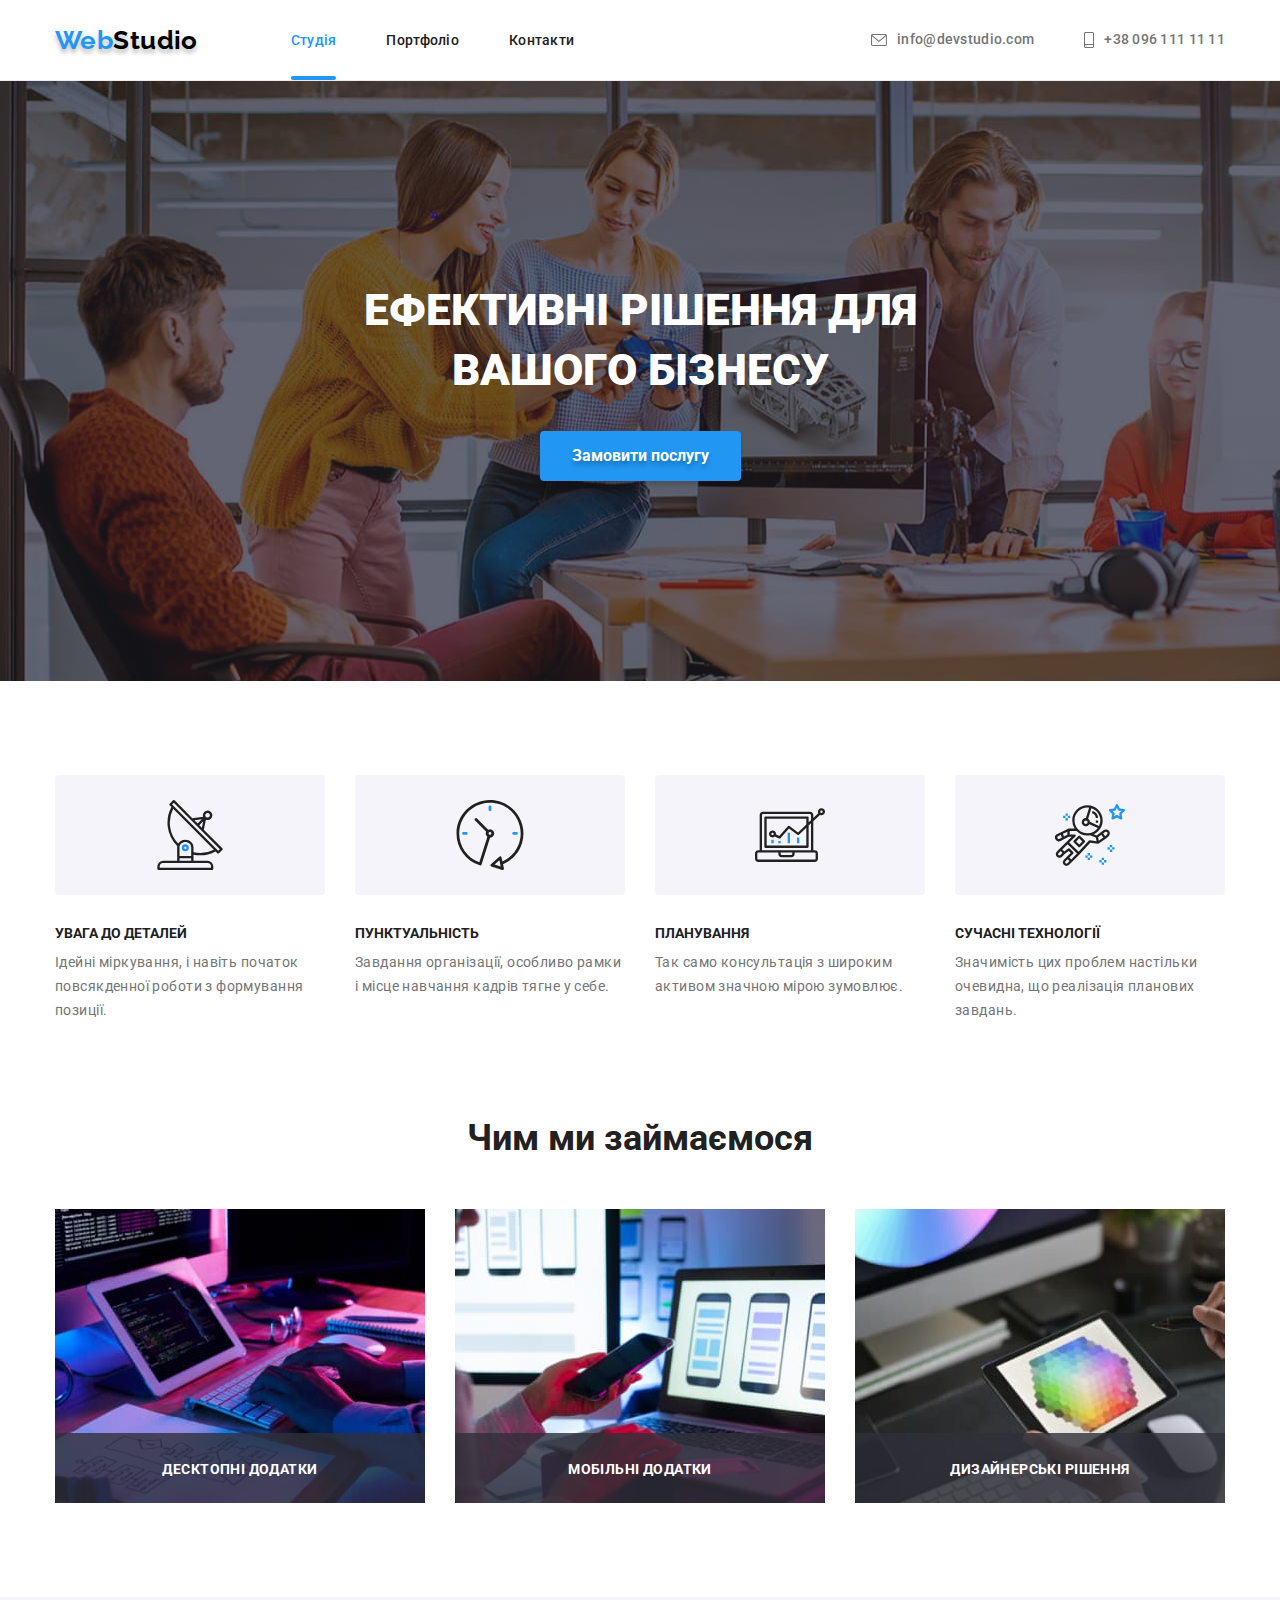
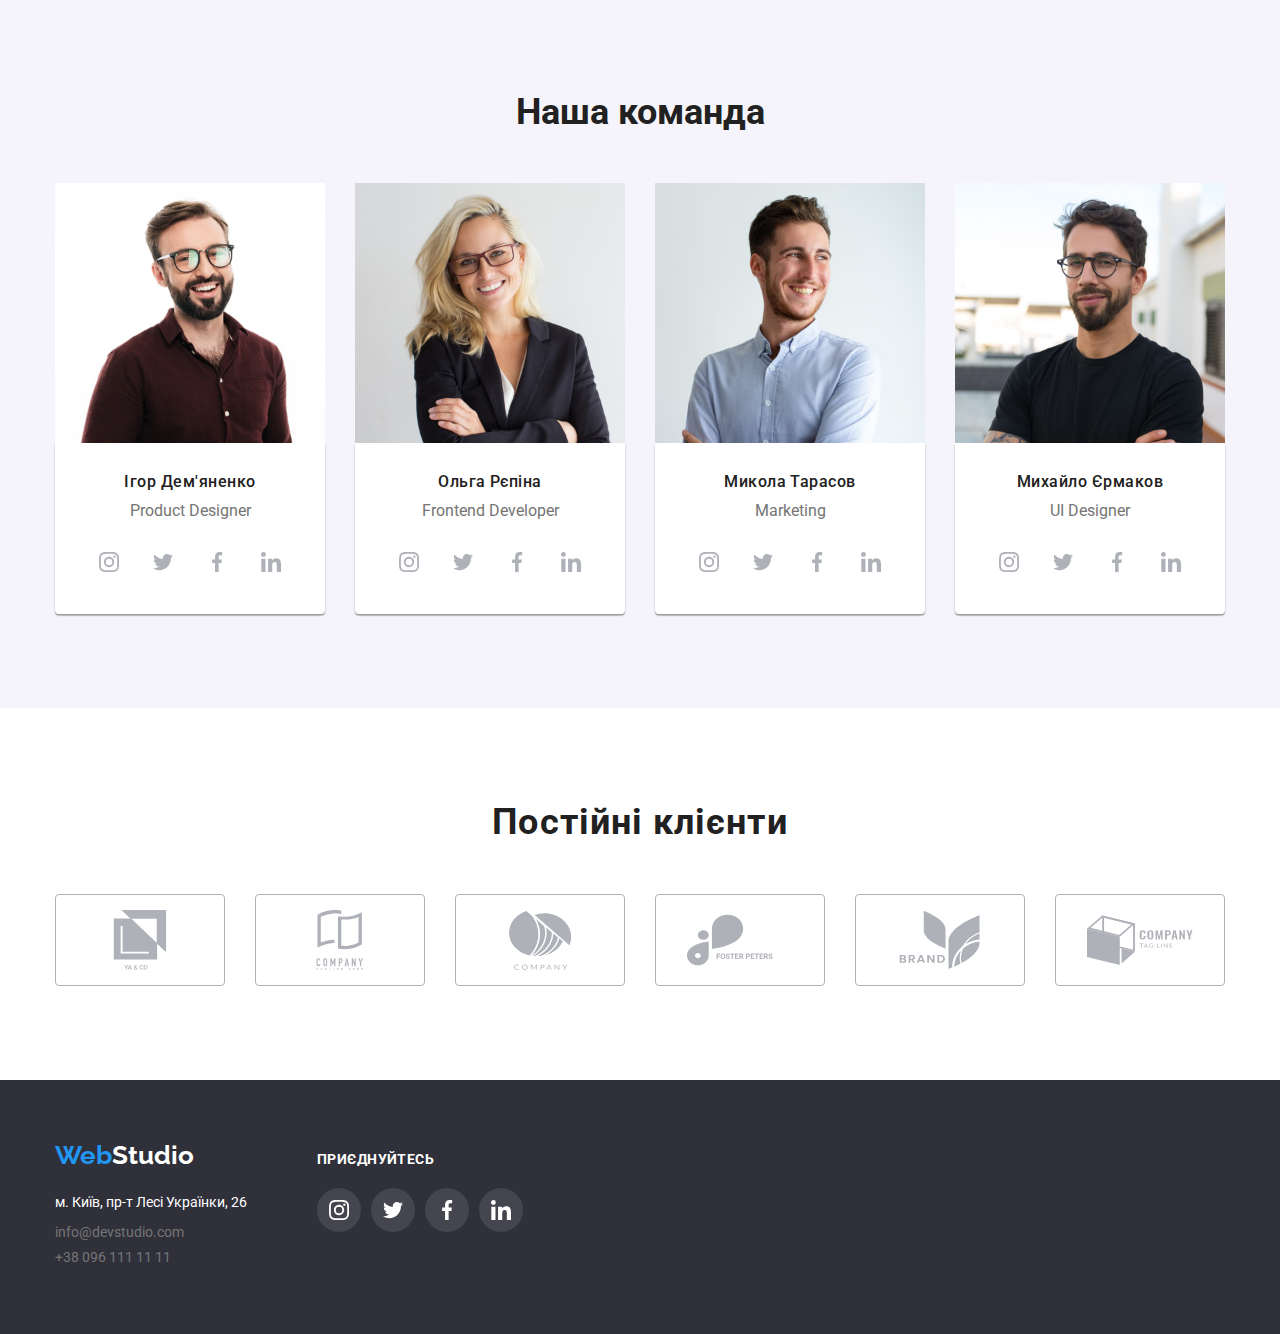
==== index.html @ 971f9acd "hw6" ====
<!DOCTYPE html>
<html lang="uk">
  <head>
    <meta charset="UTF-8" />
    <meta http-equiv="X-UA-Compatible" content="IE=edge" />
    <meta name="viewport" content="width=device-width, initial-scale=1.0" />
    <title>Document</title>
    <link
      href="https://fonts.googleapis.com/css2?family=Raleway:wght@700&family=Roboto:wght@400;500;700;900&display=swap"
      rel="stylesheet"
    />
    <link
      rel="stylesheet"
      href="https://cdnjs.cloudflare.com/ajax/libs/modern-normalize/1.1.0/modern-normalize.min.css"
    />
    <link rel="stylesheet" href="./ccs/styles.css" />
  </head>
  <body>
    <!-- Шапка -->
    <header class="page-header">
      <div class="container">
        <nav class="nav-item">
          <a class="logo" href="./index.html"
            ><span class="web-header">Web</span>Studio</a
          >

          <ul class="header-list">
            <li class="list-link">
              <a class="link current" href="./index.html">Студія</a>
            </li>
            <li class="list-link">
              <a class="link" href="./portfolio.html">Портфоліо</a>
            </li>
            <li class="list-link">
              <a class="link" href="#Контакти">Контакти</a>
            </li>
          </ul>

          <ul class="header-contact">
            <li class="cont-link">
              <a class="link-contact" href="mailto:info@devstudio.com" >
                <svg class="envelope" width="16" height="12">
                  <use href="./images/sprite.icon.svg#icon-envelope"></use>
                </svg>
                info@devstudio.com
              </a>
            </li>
            <li class="cont-link">
              <a class="link-contact" href="tel:+380961111111">
                <svg class="smartphone " width="10" height="16">
                  <use href="./images/sprite.icon.svg#icon-smartphone"></use>
                </svg>
                +38 096 111 11 11</a
              >
            </li>
          </ul>
        </nav>
      </div>
    </header>
    <main>
      <!-- герой сайта -->
      <section class="hero-section">
        <div class="container">
          <h1 class="hero-title">Ефективні рішення для вашого бізнесу</h1>
          <button  class="btn" type="button" data-modal-open>Замовити послугу</button>
        </div>
      </section>
      <div class="backdrop is-hidden" data-modal>
<div class="modal">
  <p> </p>
  <button class="btn-close" type="button" data-modal-close> <svg class="vector" width="11" height="11">
    <use href="./images/modal.svg#icon-Vector-1"> </use>
  </svg>
</button>

</div>
      </div>

      <!-- Переваги -->
      <section class="section-features">
        <div class="container">
          <h2 class="features-title">Переваги</h2>
          <ul class="features-item">
            <li class="features-list">
              <div class="icon">
                <svg class="icon-features" width="70" height="70">
                  <use href="./images/sprite.icon.svg#icon-antenna"></use>
                </svg>
              </div>

              <h3 class="features">УВАГА ДО ДЕТАЛЕЙ</h3>
              <p class="features-text">
                Ідейні міркування, і навіть початок повсякденної роботи з
                формування позиції.
              </p>
            </li>
            <li class="features-list">
              <div class="icon">
                <svg class="icon-features" width="70" height="70">
                  <use href="./images/sprite.icon.svg#icon-clock"></use>
                </svg>
              </div>
              <h3 class="features">ПУНКТУАЛЬНІСТЬ</h3>
              <p class="features-text">
                Завдання організації, особливо рамки і місце навчання кадрів
                тягне у себе.
              </p>
            </li>
            <li class="features-list">
              <div class="icon">
                <svg class="icon-features" width="70" height="70">
                  <use href="./images/sprite.icon.svg#icon-diagram"></use>
                </svg>
              </div>
              <h3 class="features">ПЛАНУВАННЯ</h3>
              <p class="features-text">
                Так само консультація з широким активом значною мірою зумовлює.
              </p>
            </li>
            <li class="features-list">
              <div class="icon">
                <svg class="icon-features" width="70" height="70">
                  <use href="./images/sprite.icon.svg#icon-astronaut"></use>
                </svg>
              </div>
              <h3 class="features">СУЧАСНІ ТЕХНОЛОГІЇ</h3>
              <p class="features-text">
                Значимість цих проблем настільки очевидна, що реалізація
                планових завдань.
              </p>
            </li>
          </ul>
        </div>
      </section>
      <!-- Чим ми займаємося -->
      <section class="section-about">
        <div class="container">
          <h2 class="about">Чим ми займаємося</h2>
          <ul class="about-list">
            <li class="li-img">
              <img
                class="about-img"
                src="./images/img.jpg"
                alt="програмування"
                width="370"
              />
              <p class="text-about">Десктопні додатки</p>
            </li>
            <li class="li-img">
              <img
                class="about-img"
                src="./images/img1.jpg"
                alt="мобільна розробка"
                width="370"
              /> <p class="text-about" >Мобільні додатки</p>
            </li>
            <li class="li-img">
              <img
                class="about-img"
                src="./images/img2.jpg"
                alt="веб-дизайн"
                width="370"
              /> <p class="text-about" >Дизайнерські рішення</p>
            </li>
          </ul>
        </div>
      </section>
      <!-- Наша команда -->
      <section class="section-staff">
        <div class="container">
          <h2 class="our-staff">Наша команда</h2>

          <ul class="staff-list">
            <li class="li-staff">
              <img
                class="staff-img"
                src="./images/img3.jpg"
                alt="Ігор Дем'яненко"
                width="270"
              />
              <div class="staff-about">
                <h3 class="staff">Ігор Дем'яненко</h3>
                <p class="staff-text">Product Designer</p>
                <div>
                  <ul class="flex-icon-social">
                    <li class="list-social">
                      <a class="social" href="">
                        <svg class="social-link" width="20" height="20">
                          <use
                            href="./images/sprite.icon.svg#icon-instagram"
                          > </use> </svg> </a>
                    </li>
                    <li class="list-social">
                      <a class="social" href="">
                        <svg class="social-link" width="20" height="20">
                          <use
                            href="./images/sprite.icon.svg#icon-twitter"
                          ></use></svg> </a>
                    </li>
                    <li class="list-social">
                      <a class="social" href="">
                        <svg class="social-link" width="20" height="20">
                          <use
                            href="./images/sprite.icon.svg#icon-facebook"
                          ></use>
                        </svg>
                      </a>
                    </li>
                    <li class="list-social">
                      <a class="social" href="">
                        <svg class="social-link" width="20" height="20">
                          <use
                            href="./images/sprite.icon.svg#icon-linkedin"
                          ></use>
                        </svg>
                      </a>
                    </li>
                  </ul>
                </div>
              </div>
            </li>

            <li class="li-staff">
              <img
                class="staff-img"
                src="./images/img4.jpg"
                alt="Ольга Рєпіна"
                width="270"
              />
              <div class="staff-about">
                <h3 class="staff">Ольга Рєпіна</h3>
                <p class="staff-text">Frontend Developer</p>
                <div>
                  <ul class="flex-icon-social">
                    <li class="list-social">
                      <a class="social" href="">
                        <svg class="social-link" width="20" height="20">
                          <use
                            href="./images/sprite.icon.svg#icon-instagram"
                          ></use>
                        </svg>
                      </a>
                    </li>
                    <li class="list-social">
                      <a class="social" href="">
                        <svg class="social-link" width="20" height="20">
                          <use
                            href="./images/sprite.icon.svg#icon-twitter"
                          ></use></svg> </a>
                    </li>
                    <li class="list-social">
                      <a class="social" href="">
                        <svg class="social-link" width="20" height="20">
                          <use
                            href="./images/sprite.icon.svg#icon-facebook"
                          ></use></svg> </a>
                    </li>
                    <li class="list-social">
                      <a class="social" href="">
                        <svg class="social-link" width="20" height="20">
                          <use
                            href="./images/sprite.icon.svg#icon-linkedin"
                          ></use>
                        </svg>
                      </a>
                    </li>
                  </ul>
                </div>
              </div>
            </li>

            <li class="li-staff">
              <img
                class="staff-img"
                src="./images/img5.jpg"
                alt="Микола Тарасов"
                width="270"
              />
              <div class="staff-about">
                <h3 class="staff">Микола Тарасов</h3>
                <p class="staff-text">Marketing</p>
                <div>
                  <ul class="flex-icon-social">
                    <li class="list-social">
                      <a class="social" href="">
                        <svg class="social-link" width="20" height="20">
                          <use
                            href="./images/sprite.icon.svg#icon-instagram"
                          ></use>
                        </svg>
                      </a>
                    </li>
                    <li class="list-social">
                      <a class="social" href="">
                        <svg class="social-link" width="20" height="20">
                          <use
                            href="./images/sprite.icon.svg#icon-twitter"
                          ></use>
                        </svg>
                      </a>
                    </li>
                    <li class="list-social">
                      <a class="social" href="">
                        <svg class="social-link" width="20" height="20">
                          <use
                            href="./images/sprite.icon.svg#icon-facebook"
                          ></use>
                        </svg>
                      </a>
                    </li>
                    <li class="list-social">
                      <a class="social" href="">
                        <svg class="social-link" width="20" height="20">
                          <use
                            href="./images/sprite.icon.svg#icon-linkedin"
                          ></use>
                        </svg>
                      </a>
                    </li>
                  </ul>
                </div>
              </div>
            </li>
            <li class="li-staff">
              <img
                class="staff-img"
                src="./images/img6.jpg"
                alt="Михайло Єрмаков"
                width="270"
              />
              <div class="staff-about">
                <h3 class="staff">Михайло Єрмаков</h3>
                <p class="staff-text">UI Designer</p>
                <div>
                  <ul class="flex-icon-social">
                    <li class="list-social">
                      <a class="social" href="">
                        <svg class="social-link" width="20" height="20">
                          <use
                            href="./images/sprite.icon.svg#icon-instagram"
                          ></use>
                        </svg>
                      </a>
                    </li>
                    <li class="list-social">
                      <a class="social" href="">
                        <svg class="social-link" width="20" height="20">
                          <use
                            href="./images/sprite.icon.svg#icon-twitter"
                          ></use>
                        </svg>
                      </a>
                    </li>
                    <li class="list-social">
                      <a class="social" href="">
                        <svg class="social-link" width="20" height="20">
                          <use
                            href="./images/sprite.icon.svg#icon-facebook"
                          ></use>
                        </svg>
                      </a>
                    </li>
                    <li class="list-social">
                      <a class="social" href="">
                        <svg class="social-link" width="20" height="20">
                          <use
                            href="./images/sprite.icon.svg#icon-linkedin"
                          ></use>
                        </svg>
                      </a>
                    </li>
                  </ul>
                </div>
              </div>
            </li>
          </ul>
        </div>
      </section>
      
      <!-- clients -->
      <section class="section-clients">
        <div class="container">
          <h2 class="client-title">Постійні клієнти</h2>
          <ul class="flex-client">
            <li class="list-client">
              <a class="link-client" href="">
                <svg class="icon-clients" width="60" height="106">
                  <use href="images/sprite.icon.svg#icon-group1"></use>
                </svg>
              </a>
            </li>
            <li class="list-client">
              <a class="link-client" href="">
                <svg class="icon-clients" width="60" height="106">
                  <use href="images/sprite.icon.svg#icon-group2"></use>
                </svg>
              </a>
            </li>
            <li class="list-client">
              <a class="link-client" href="">
                <svg class="icon-clients" width="60" height="106">
                  <use href="images/sprite.icon.svg#icon-group3"></use>
                </svg>
              </a>
            </li>
            <li class="list-client">
              <a class="link-client" href="">
                <svg class="icon-clients" width="60" height="106">
                  <use href="images/sprite.icon.svg#icon-group4"></use>
                </svg>
              </a>
            </li>
            <li class="list-client">
              <a class="link-client" href="">
                <svg class="icon-clients" width="60" height="106">
                  <use href="images/sprite.icon.svg#icon-group5"></use>
                </svg>
              </a>
            </li>
            <li class="list-client">
              <a class="link-client" href="">
                <svg class="icon-clients" width="60" height="106">
                  <use href="images/sprite.icon.svg#icon-group6"></use>
                </svg>
              </a>
            </li>
          </ul>
        </div>
      </section>
    </main>
    <!-- Подвал -->
    <footer class="page-footer">
      <div class="container foot">
        <div class="flex-footer">
          <h2 class="contact" id="Контакти">Контакти</h2>
          <a href="./index.html" class="logo-footer"
            ><span class="web-footer">Web</span>Studio
          </a>
          <address>
            <ul>
              <li class="footer-list">
                <a
                  class="link-map"
                  href="https://goo.gl/maps/yUmWzMXda3bKCHeP6"
                  target="_blank"
                  rel="noreferrer noopener"
                >
                  м. Київ, пр-т Лесі Українки, 26
                </a>
              </li>
              <li class="footer-list">
                <a class="link-mail" href="mailto:info@devstudio.com"
                  >info@devstudio.com
                </a>
              </li>
              <li class="footer-list">
                <a class="link-footer" href="tel:+380961111111">
                  +38 096 111 11 11
                </a>
              </li>
            </ul>
          </address>
        </div>
        <div class="join">
          <h3 class="social-title">приєднуйтесь</h3>
          <ul class="flex-icon-social">
            <li class="list-social">
              <a class="social-footer" href="">
                <svg class="social-link" width="20" height="20">
                  <use href="./images/sprite.icon.svg#icon-instagram"></use>
                </svg>
              </a>
            </li>
            <li class="list-social">
              <a class="social-footer" href="">
                <svg class="social-link" width="20" height="20">
                  <use href="./images/sprite.icon.svg#icon-twitter"></use>
                </svg>
              </a>
            </li>
            <li class="list-social">
              <a class="social-footer" href="">
                <svg class="social-link" width="20" height="20">
                  <use href="./images/sprite.icon.svg#icon-facebook"></use>
                </svg>
              </a>
            </li>
            <li class="list-social">
              <a class="social-footer" href="">
                <svg class="social-link" width="20" height="20">
                  <use href="./images/sprite.icon.svg#icon-linkedin"></use>
                </svg>
              </a>
            </li>
          </ul>
        </div>
      </div>
    </footer>
    <script src="./js/modal.js"></script>
  </body>
</html>
---- ccs/styles.css ----
:root {
  --primary-text-color: #212121;
  --text-color: #ffffff;
  --second-color-text: #757575;
  --also-text-color: #2196f3;
  --primary-background-color: #ffffff;
  --second-background-color: #f5f4fa;
  --background-color: #2f303a;
}
h1,
h2,
h3,
h4,
h5,
h6,
ul,
p {
  margin: 0;
}
ul {
  list-style: none;
  padding-left: 0;
}

body {
  font-family: roboto, sans-serif;
  color: var(--primary-text-color);
  background-color: var(--primary-background-color);
  font-size: 14px;
}

.container {
  width: 1200px;
  padding-left: 15px;
  padding-right: 15px;
  margin-left: auto;
  margin-right: auto;
}
/* Header */
.page-header {
  background-color: var(--primary-background-color);
  line-height: 1.17;
  font-weight: 500;
  letter-spacing: 0.03em;
  border-bottom: 1px solid #ececec;
}

.logo {
  margin-right: 93px;
  font-family: Raleway;
  font-size: 26px;
  font-weight: 700;
  line-height: 1.19;
  color: #000000;
  text-shadow: 0 4px 4px rgba(0, 0, 0, 0.25);
  text-decoration: none;
  
}

.logo:hover {
  
  text-decoration-color: var(--also-text-color);
}
.web-header {
  color: var(--also-text-color);
}

.nav-item {
  display: flex;
  align-items: center;
}
.header-list {
  display: flex;
}
.link {
  position: relative;
  padding: 32px 0;
  font-weight: 500;
  line-height: 1.14;
  letter-spacing: 0.02em;
  text-decoration: none;
  color: var(--primary-text-color);
  transition: color 250ms cubic-bezier(0.4, 0, 0.2, 1);
   
   
 
}
.list-link:not(:last-child) {
  margin-right: 50px;
}

.header-contact {
  display: flex;
  margin-left: auto;
}
.link-contact {
  display: flex;
  align-items:center;
  padding: 32px 0;
  font-weight: 500;
  line-height: 1.14;
  letter-spacing: 0.02em;
  text-decoration: none;
  color:var(--second-color-text);
  fill:var(--second-color-text);
  transition: color 250ms cubic-bezier(0.4, 0, 0.2, 1);
  }
.link:hover
 {
  color: var(--also-text-color);
  
}
.link:focus
 {
  color:var(--also-text-color);
 
}
.btn:focus {color: var(--text-color);}
.btn:hover {color: var(--text-color);}
.link-contact:hover,
.envelope:hover {
  fill: var(--also-text-color);
  color: var(--also-text-color);
}
.link-contact:focus,
.envelope:focus { fill: var(--also-text-color);
  color: var(--also-text-color);}

.cont-link:not(:first-child) {
  margin-left: 50px;
}
.smartphone:focus,
.envelope:focus {
  fill: var(--second-color-text);
}
.smartphone {
  margin-right: 10px;
 transition:  fill 250ms cubic-bezier(0.4, 0, 0.2, 1);
  
  
}
.envelope {
  margin-right: 10px;
  transition:  fill 250ms cubic-bezier(0.4, 0, 0.2, 1);
}


.nav-item .link.current {
  color: var(--also-text-color);
}
.link.current::after  {content:"";
  position: absolute;
  bottom: 0;
  display: block;
  width: 100%;
height: 4px;
   background: var(--also-text-color);
  border-radius: 2px;}


/* Hero */

.hero-section {
  padding-top: 200px;
  padding-bottom: 200px;
  max-width: 1600px;
  margin-right: auto;
  margin-left: auto;
  background-image: linear-gradient(
      to right,
      rgba(47, 48, 58, 0.4),
      rgba(47, 48, 58, 0.4)
    ),
    url(../images/hero.jpg);
  background-repeat: no-repeat;
  background-size:cover
}

.hero-title {
  text-transform: uppercase;
  padding-bottom: 30px;
  text-align: center;
  width: 696px;
  margin: 0 auto;
  font-size: 44px;
  font-weight: 900;
  color: var(--text-color);
  line-height: 1.36;
}

.btn {
  display: block;
  margin-left: auto;
  margin-right: auto;
  padding: 10px 32px;
  box-shadow: 0px 4px 4px rgba(0, 0, 0, 0.15);
  border-radius: 4px;
  color: var(--text-color);
  font-size: 16px;
  line-height: 1.87;
  font-weight: 700;
  background-color: var(--also-text-color);
  text-shadow: 0 4px 4px rgba(0, 0, 0, 0.25);
  cursor: pointer;
  border: 0;
}


.backdrop {position: fixed;
top:0;
left:0;
background: rgba(0, 0, 0, 0.2);
width: 100%;
height: 100%;
opacity: 1;
z-index: 1;
transition: opacity 250ms cubic-bezier(0.4, 0, 0.2, 1)}

.backdrop.is-hidden {opacity: 0;
pointer-events: none;
visibility: hidden;


}
.backdrop.is-hidden .modal 
{transform: translate(-50%, -50%) scale(0.9);}

.modal {position: absolute;
top:50%;
left:50%;
transform: translate(-50%, -50%) scale(1);
transition: transform 250ms cubic-bezier (0.4, 0, 0.2, 1);
background-color: var(--primary-background-color);
width: 528px;
height: 581px;
z-index: -1;
box-shadow: 0px 1px 3px rgba(0, 0, 0, 0.12), 0px 1px 1px rgba(0, 0, 0, 0.14), 0px 2px 1px rgba(0, 0, 0, 0.2);
border-radius: 4px;


}
.btn-close {display: flex;
  align-items: center;
  justify-content: center;
  position: absolute;
  right:8px;
  top:8px;
  width: 30px;
  height: 30px;
  background: #FFFFFF;
border: 1px solid rgba(0, 0, 0, 0.1);
border-radius: 50%;
cursor: pointer;

}
.vector {display: flex;
  align-items: center;
  justify-content: center;}


/* section-features */

.features-title {
  position: absolute;
  width: 1px;
  height: 1px;
  margin: -1px;
  border: 0;
  padding: 0;
  white-space: nowrap;
  clip-path: inset(100%);
  clip: rect(0 0 0 0);
  overflow: hidden;
}

.section-features {
  padding-bottom: 94px;
  padding-top: 94px;
}

.features-item {
  display: flex;
}

.features-list {
  display: block;
  margin-right: 30px;
  width: 270px;
}
.features-list:nth-child(4n) {
  margin-right: 0;
}

.features {
  font-size: 14px;
  margin: 0;
  margin-bottom: 10px;
  padding: 0;
  line-height: 1.17;
  font-weight: 700;
}

.features-text {
  letter-spacing: 0.03em;
  line-height: 1.71;
  font-weight: 400;
  color: rgba(117, 117, 117, 1);
}
.icon {
  display: flex;
  justify-content: center;
  align-items: center;
  background: #f5f4fa;
  border-radius: 4px;
  width: 270px;
  height: 120px;
  margin-bottom: 30px;
}
.icon-features {
  display: block;
  background-position: 50% 50%;
}

/* section-about */
.section-about {
  padding-bottom: 94px;
}
.about {
  display: block;
  text-align: center;
  margin-bottom: 50px;
  color: var(--primary-text-color);
  font-size: 36px;
  line-height: 1.17;
  font-weight: 700;
}
.about-list {
  display: flex;
}
.li-img {position: relative;
  display: block;
  margin-right: 30px;
}
.about-img {
  display: block;
}
.li-img:nth-child(3n) {
  margin-right: 0;
}
.text-about {position: absolute;
  bottom:0;
  width: 370px;
  height: 70px;
  padding-top: 27px;
  padding-bottom: 27px;
  font-weight: 700;
  font-size: 14px;
  line-height: 1.42;
  text-align: center;
  letter-spacing: 0.03em;
  text-transform: uppercase;
color:var(--text-color);
background: rgba(47, 48, 58, 0.8);}

/* Наша команда */

.section-staff {
  padding-top: 94px;
  padding-bottom: 94px;
  background-color: var(--second-background-color);
}
.our-staff {
  text-align: center;
  margin-bottom: 50px;
  color: var(--primary-text-color);
  font-size: 36px;
  font-weight: 700;
  line-height: 1.17;
}

.staff-list {
  display: flex;
  text-align: center;
}

.li-staff {
  display: block;
  margin-right: 30px;
}
.li-staff:nth-child(4n) {
  margin-right: 0;
}

.staff-img {
  display: block;
}
.staff-about {
  padding: 30px 0;

  background-color: var(--primary-background-color);
  box-shadow: 0px 1px 3px rgba(0, 0, 0, 0.12), 0px 1px 1px rgba(0, 0, 0, 0.14),
    0px 2px 1px rgba(0, 0, 0, 0.2);
  border-radius: 0px 0px 4px 4px;
}

.staff {
  display: block;
  font-size: 16px;
  font-weight: 500;
  line-height: 1.17;
  letter-spacing: 0.03em;
  margin-bottom: 10px;
}

.staff-text {
  display: block;
  color: var(--second-color-text);
  font-size: 16px;
  font-weight: 400;
  line-height: 1.17;
}

.flex-icon-social {
  display: flex;
  justify-content: center;
  margin-top: 16px;
  margin-left: 32px;
  margin-right: 32px;
}
.list-social {
  display: flex;
  margin-right: 10px;
  border-radius: 50%;
  
  
 
}
.list-social:nth-child(4) {
  margin-right: 0px;
}

.social {
  fill: #afb1b8;
  display: flex;
  align-items: center;
  justify-content: center;
  width: 44px;
  height: 44px;
  transition: background-color 250ms cubic-bezier(0.4, 0, 0.2, 1);
  border-radius: 50%;
}
.social:hover {
  fill: var(--second-background-color);
  background-color: var(--also-text-color);
  border-radius: 50%;
}
.social:focus {fill:var(--text-color);
  background-color: var(--also-text-color);
  border-radius: 50%;
}
.social-link { transition: fill 250ms cubic-bezier(0.4, 0, 0.2, 1);}

/* client */
.section-clients {
  padding-top: 94px;
  padding-bottom: 94px;
}
.client-title {
  text-align: center;
  margin-bottom: 50px;
  font-weight: 700;
  font-size: 36px;
  line-height: 1.16;
  letter-spacing: 0.03em;
}
.flex-client {
  display: flex;
  align-items: center;
  justify-content: center;
 
}
.list-client {
  display: flex;
  
  margin-right: 30px;
}
.list-client:nth-child(6) {
  margin-right: 0px;
}

.link-client {
  border: 1px solid #afb1b8;
  border-radius: 4px;
  display: flex;
  justify-content: center;
  align-items: center;
  width: 170px;
  height: 92px;
  fill: #afb1b8;
  transition: border 250ms cubic-bezier(0.4, 0, 0.2, 1)
}
.link-client:hover {
  fill: var(--also-text-color);
  border: 1px solid var(--also-text-color);
border-radius: 4px;
}
.link-client:focus {
  fill: var(--also-text-color);
  border: 1px solid var(--also-text-color);
border-radius: 4px;
}

.icon-clients {
  display: flex;
  width: 106px;
  height: 60px;
  justify-content: center;
  align-items: center;
  transition: fill 250ms cubic-bezier(0.4, 0, 0.2, 1);
}

/* section-portfolio  */
.portfolio {
  position: absolute;
  width: 1px;
  height: 1px;
  margin: -1px;
  border: 0;
  padding: 0;
  white-space: nowrap;
  clip-path: inset(100%);
  clip: rect(0 0 0 0);
  overflow: hidden;
}
.section-portfolio {
  display: flex;
  display: block;
  padding-top: 94px;
  padding-bottom: 94px;
}

.portfolio-container {
  display: flex;
  justify-content: center;
  margin-bottom: 50px;
}
.btn-list {
  display: block;
  margin-right: 8px;
}
.btn-list:nth-child(5n) {
  margin-right: 0;
}


.btn-portfolio {
  padding: 6px 25px;
  color: var(--primary-text-color);
  height: 38px;
  font-size: 16px;
  font-weight: 500;
  line-height: 1.62;
  background-color: var(--second-background-color);
  cursor: pointer;
  border: none;
  border-radius: 4px;
  transition: color 250ms cubic-bezier(0.4, 0, 0.2, 1), 
  background-color 250ms cubic-bezier(0.4, 0, 0.2, 1)
  
}
.btn-portfolio:hover {
  box-shadow: 0px 3px 1px rgba(0, 0, 0, 0.1), 0px 1px 2px rgba(0, 0, 0, 0.08),
    0px 2px 2px rgba(0, 0, 0, 0.12);
  color: var(--text-color);
  background-color: var(--also-text-color);
}
.btn-portfolio:focus  {
  box-shadow: 0px 3px 1px rgba(0, 0, 0, 0.1), 0px 1px 2px rgba(0, 0, 0, 0.08),
    0px 2px 2px rgba(0, 0, 0, 0.12);
  color: var(--text-color);
  background-color: var(--also-text-color);
}

.container-img {
  display: block;
  display: flex;
  flex-wrap: wrap;
  }

.link-image {
  position:relative;
  display: block;
  text-decoration: none;
  
  
}
.li-image {
  display: flex;
  display: block;
  margin-right: auto;
  margin-bottom: 30px;

}
 

.li-image:nth-child(3n) {
  margin-right: 0;
}


.portfolio-link {
  display: flex;
}
.img-portfolio {
  display: block;
  padding: 0;
  height: 294px;

 
}
.link-image:focus   {
  box-shadow: 0px 1px 1px rgba(0, 0, 0, 0.12), 0px 4px 4px rgba(0, 0, 0, 0.06), 1px 4px 6px rgba(0, 0, 0, 0.16);
  transition: box-shadow 250ms cubic-bezier(0.4, 0, 0.2, 1);  }
.link-image:hover { box-shadow: 0px 1px 1px rgba(0, 0, 0, 0.12), 0px 4px 4px rgba(0, 0, 0, 0.06), 1px 4px 6px rgba(0, 0, 0, 0.16);
  transition: box-shadow 250ms cubic-bezier(0.4, 0, 0.2, 1); 
  
}

.container-text {
  padding: 20px 24px;
  border-bottom: 1px solid #EEEEEE;
  border-left: 1px solid #EEEEEE;
  border-right: 1px solid #EEEEEE;
  
}
.portfolio-list {
  color:var(--primary-text-color);
  font-weight: 700;
  font-size: 18px;
  line-height: 2;
  letter-spacing: 0.06em;
}
.port-text {
  color: var(--second-color-text);
  font-weight: 400;
  font-size: 16px;
  line-height: 1.87;
  letter-spacing: 0.03em;
}
.thumb {position: relative;
  overflow: hidden;
  
}
.link-image:hover .container-hover {transform: translateY(0);}
.link-image:focus .container-hover {transform: translateY(0);}
.container-hover {
  position: absolute;
  top:0;
  left: 0;
  display: flex;
  align-items: center;
  height: 100%;
  padding: 0 24px;
  background: rgba(33, 150, 243, 0.9);
  transform: translateY(+100%);
  transition: transform 250ms cubic-bezier(0.4, 0, 0.2, 1);
}
.text-hover { font-weight: 400;
font-size: 18px;
line-height: 1.55;
letter-spacing: 0.03em;
color: var(--text-color)}


/* footer */
.page-footer {
  padding-top: 60px;
  padding-bottom: 60px;
  background-color: var(--background-color);
}
.flex-footer {
  margin-right: 70px;
}
.contact {
  position: absolute;
  width: 1px;
  height: 1px;
  margin: -1px;
  border: 0;
  padding: 0;
  white-space: nowrap;
  clip-path: inset(100%);
  clip: rect(0 0 0 0);
  overflow: hidden;
}

.logo-footer {
  display: block;
  margin-bottom: 20px;
  display: inline-block;
  font-family: Raleway, sans-serif;
  font-size: 26px;
  font-weight: 700;
  line-height: 1.19;
  color: #ffffff;
  text-decoration: none;
}
.web-footer {
  color: var(--also-text-color);
}
.footer-list {
  margin-bottom: 9px;
}
.link-map {
  display: inline-block;
  color: var(--text-color);
  font-weight: 400;
  line-height: 1.71;
  font-style: normal;
  text-decoration: none;
 transition: color 250ms cubic-bezier(0.4, 0, 0.2, 1);}

.link-footer,
.link-mail {
  transition: color 250ms cubic-bezier(0.4, 0, 0.2, 1);
  color: var(--second-color-text);
  font-style: normal;
  text-decoration: none;
  
}
.link-footer:hover,
.link-mail:hover,
.link-map:hover {
  color: var(--also-text-color);
}
.link-footer:focus,
.link-mail:focus,
.link-map:focus {
  color: var(--also-text-color);}
.foot {
  display: flex;
  align-items: baseline;
}
.social-title {
  font-size: 14px;
  text-transform: uppercase;
  font-weight: 700;
  line-height: 1.14;
  letter-spacing: 0.03em;
  color: var(--text-color);
}
.flex-icon-social {
  display: flex;
  margin-top: 20px;
  margin-left: 0;
  margin-right: 0;
}
.flex-icon-social:nth-child(4) {
  margin-right: 0;
}

.social-footer {
  fill: var(--text-color);
  display: flex;
  align-items: center;
  justify-content: center;
  width: 44px;
  height: 44px;
  background: rgba(255, 255, 255, 0.1);
  border-radius: 50%;
  transition: background-color 250ms cubic-bezier(0.4, 0, 0.2, 1)
}
.social-footer:hover {
  background-color: var(--also-text-color);
  border-radius: 50px;
}
.social-footer:focus {
  background-color: var(--also-text-color);
  border-radius: 50px;
}
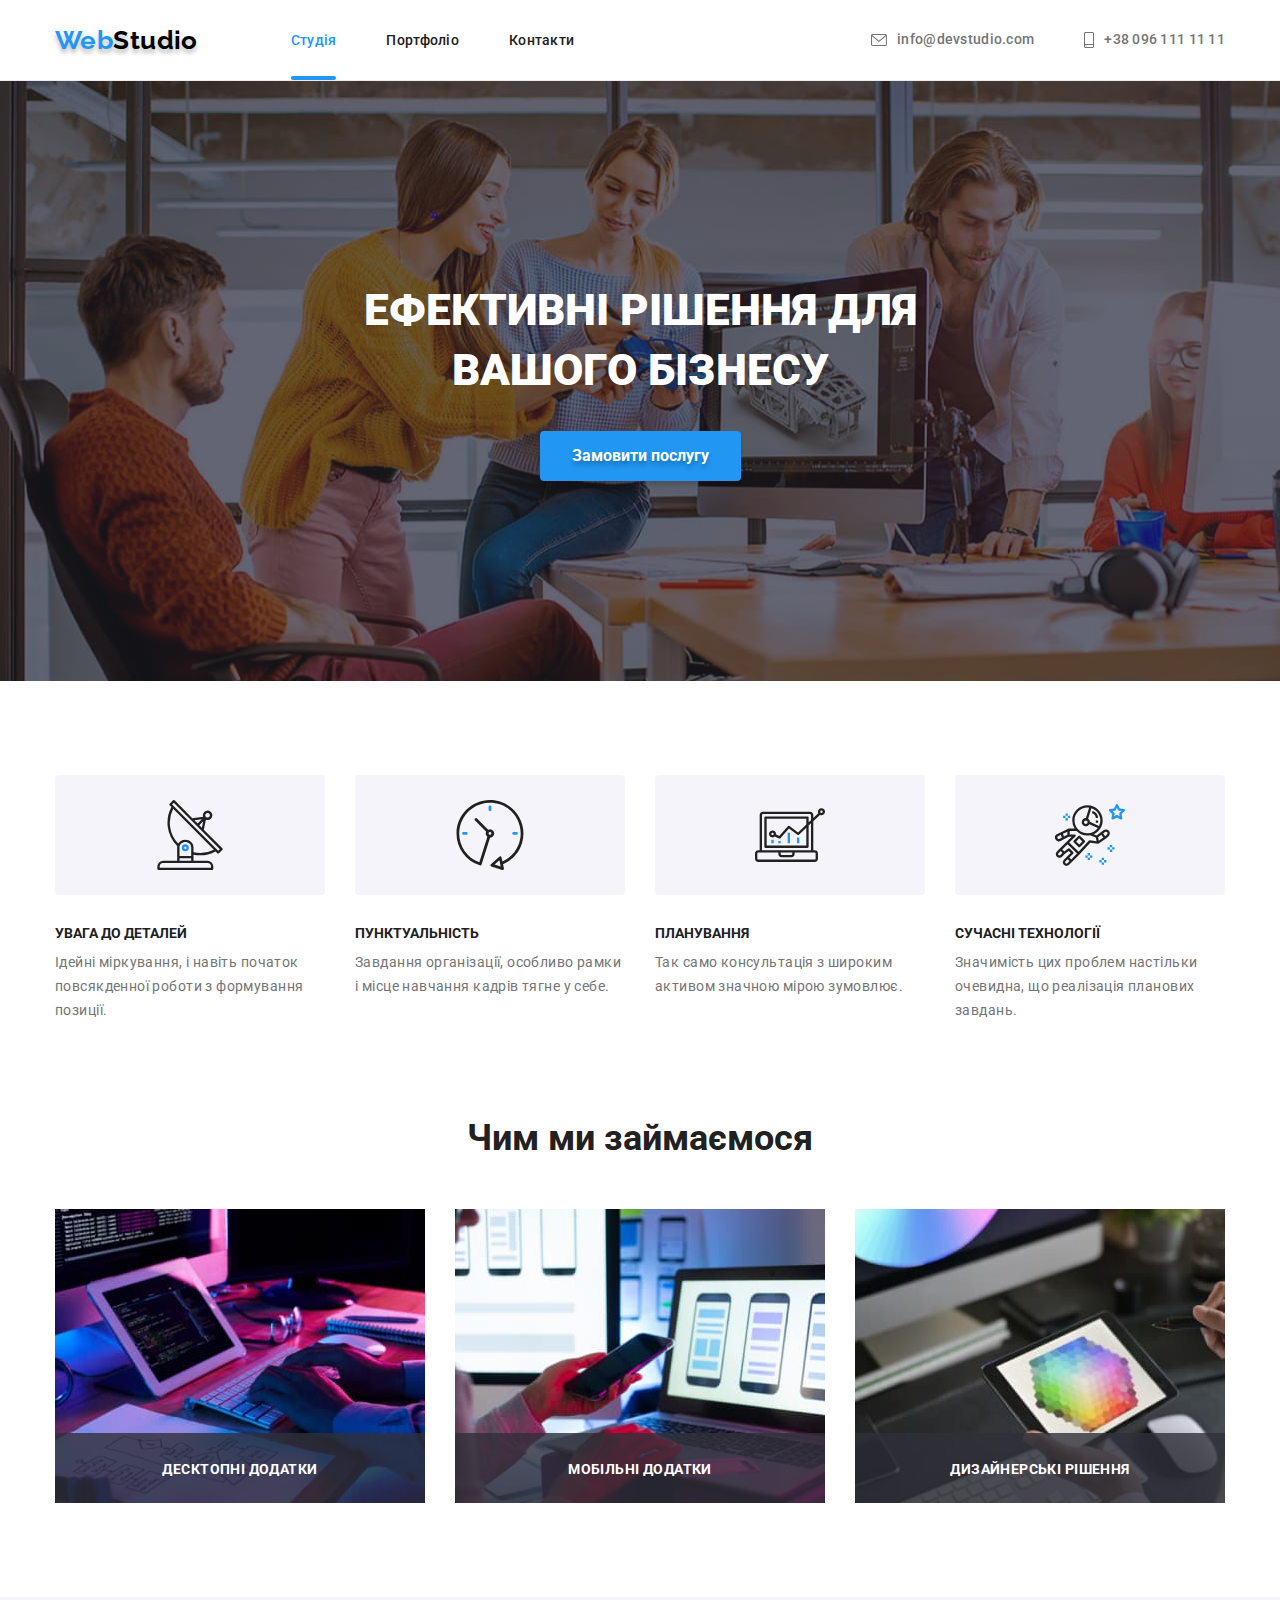
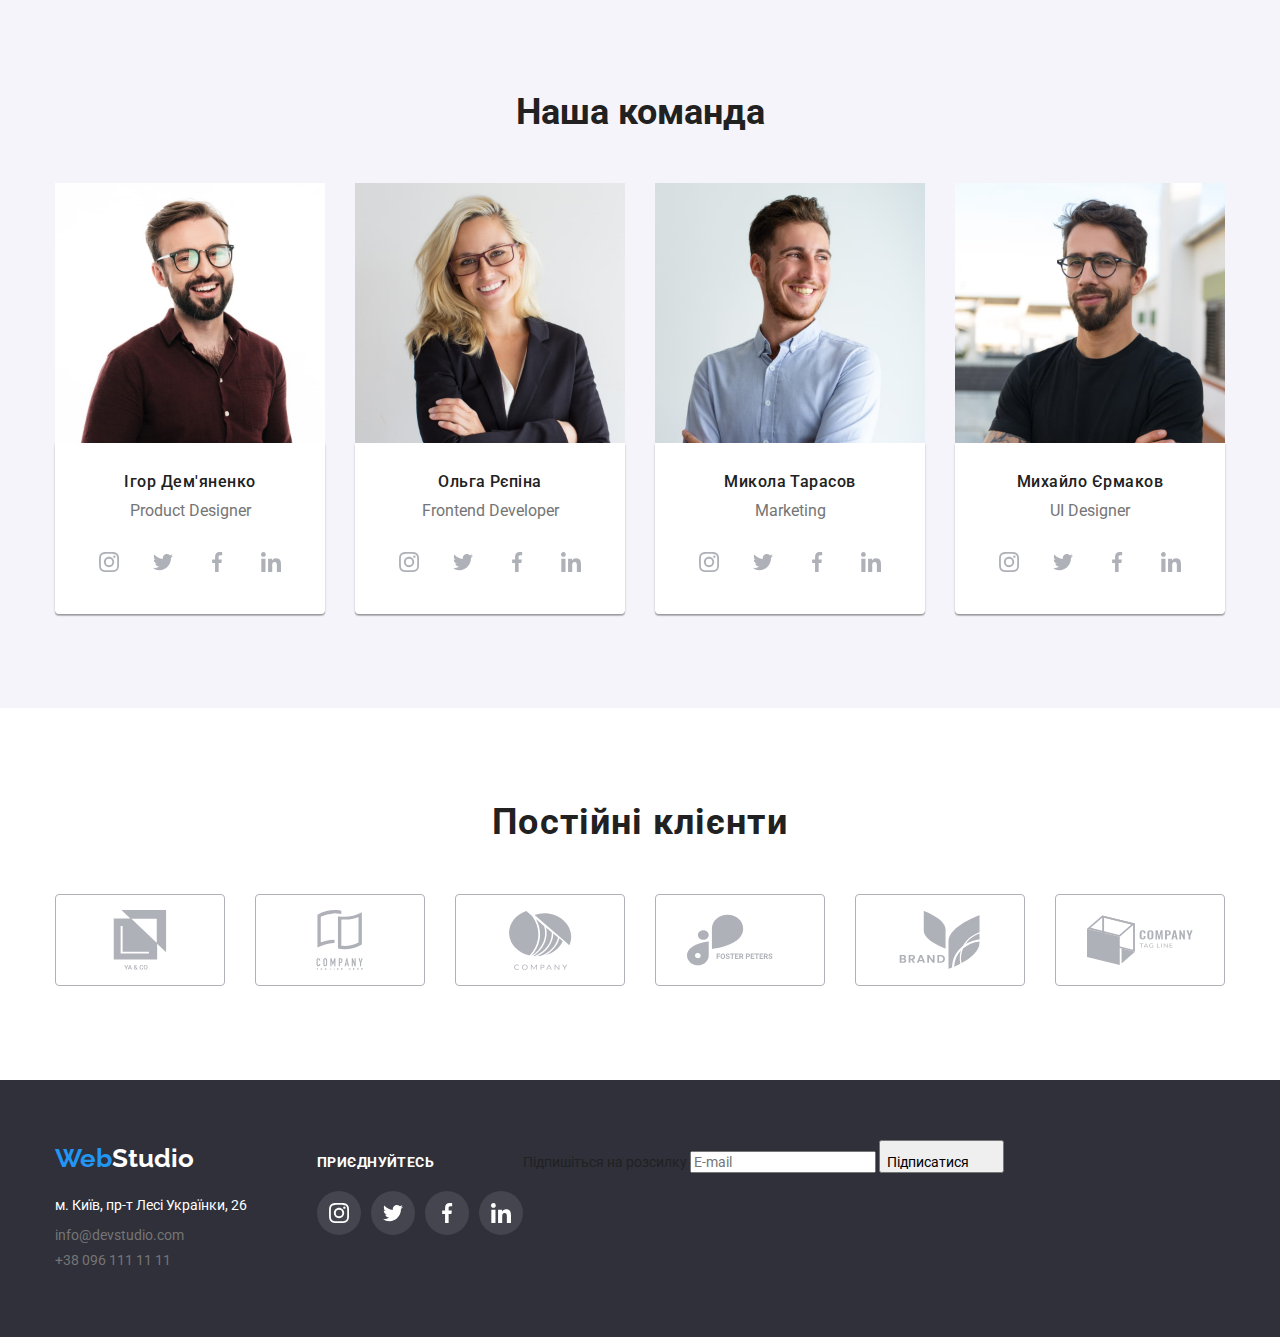
==== commit e6a9fec3: "modalhw2" ====
--- a/index.html
+++ b/index.html
@@ -67,7 +67,47 @@
       </section>
       <div class="backdrop is-hidden" data-modal>
 <div class="modal">
-  <p> </p>
+  <form class="form"> 
+   <h3 class="form-title"> Залиште свої дані, ми вам передзвонимо </h3>
+
+  
+    <label class="form-label" > <span class="form-text">Ім'я</span>
+    <input class="form-input" type="text" name="user" >
+  <svg class="icon-svg" width="12" height="12">
+      <use href="./images/sprite-modal.svg#icon-man"> </use> </svg> 
+     </label>
+  
+    
+      <label class="form-label" > <span class="form-text">Телефон</span> 
+      <input class="form-input" type="tel" name="telephone">
+      <svg class="icon-svg" width="13" height="13">
+      <use href="./images/sprite-modal.svg#icon-tel"> </use> </svg>
+    </label>   
+    
+      
+
+  <label class="form-label" > <span class="form-text">Пошта</span> 
+  <input class="form-input" type="email" name="email" >
+  <svg class="icon-svg" width="15" height="12">
+  <use href="./images/sprite-modal.svg#icon-mail"> </use> </svg> </label>
+      
+      
+
+     
+      <label class="form-label" > <span class="form-text">Коментар</span>
+        </label> 
+<textarea class="comment" name="comment"  cols="30" rows="10" placeholder="Введіть текст" ></textarea>
+
+
+<label>
+  <input type="checkbox" name="hobby" value="music" checked />
+  Погоджуюся з розсилкою та приймаю <span> <a href="">Умови договору </a> </span>
+</label>
+      
+<button type="submit"> Відправити </button>
+    
+      
+  </form>
   <button class="btn-close" type="button" data-modal-close> <svg class="vector" width="11" height="11">
     <use href="./images/modal.svg#icon-Vector-1"> </use>
   </svg>
@@ -494,6 +534,20 @@
             </li>
           </ul>
         </div>
+        
+        <div>
+     
+      <label for="send">Підпишіться на розсилку
+      </label>
+      <input type="send" name="send" id="send" placeholder="E-mail">
+      <button>
+        Підписатися 
+        <svg width="24" height="24">
+          <use href="./images/sprite-modal.svg#icon-send"> </use>
+        </svg>
+      </button>
+          
+        </div>
       </div>
     </footer>
     <script src="./js/modal.js"></script>
--- a/ccs/styles.css
+++ b/ccs/styles.css
@@ -237,8 +237,70 @@
 box-shadow: 0px 1px 3px rgba(0, 0, 0, 0.12), 0px 1px 1px rgba(0, 0, 0, 0.14), 0px 2px 1px rgba(0, 0, 0, 0.2);
 border-radius: 4px;
 
-
-}
+}
+.form {padding: 40px;
+}
+.form-title {
+font-weight: 700;
+text-align: center;
+font-size: 20px;
+line-height: 1.15;
+text-align: center;
+letter-spacing: 0.03em;
+color: var(--primary-text-color);
+margin-bottom: 12px;
+}
+.form-list {position: relative;}
+
+
+.form-label {
+  position: relative;
+  display:inline-block;
+  font-weight: 400;
+  font-size: 12px;
+  line-height: 1.17;
+letter-spacing: 0.01em;
+  color: var(--second-color-text);
+
+
+}
+.form-input {position: relative;
+  display: inline-block;
+margin-bottom: 10px;
+  border: 1px solid rgba(33, 33, 33, 0.2);
+  border-radius: 4px;
+  width: 448px;
+  height: 40px;
+padding-top:11px;
+padding-bottom: 11px;
+padding-left: 42px;
+
+}
+.form-text {display: block;
+  margin-bottom: 4px;}
+.icon-svg {
+ position: absolute; 
+ display: inline-block;
+ top:50%;
+ left:15px;
+ 
+ 
+ transform: translateY(-50%);}
+
+.form-input:focus ~.icon-svg {fill:var(--also-text-color)}
+.form-input:focus {outline: none;
+border:1px solid var(--also-text-color);}
+
+
+.comment {
+  margin-bottom: 10px;
+  border: 1px solid rgba(33, 33, 33, 0.2);
+  border-radius: 4px;
+  width: 448px;
+  height: 120px;
+  resize:none}
+.comment:focus {outline: none; }
+
 .btn-close {display: flex;
   align-items: center;
   justify-content: center;
@@ -257,7 +319,8 @@
   align-items: center;
   justify-content: center;}
 
-
+.btn-close:focus .vector {fill:var(--also-text-color)}
+.btn-close:hover .vector {fill:var(--also-text-color)}
 /* section-features */
 
 .features-title {
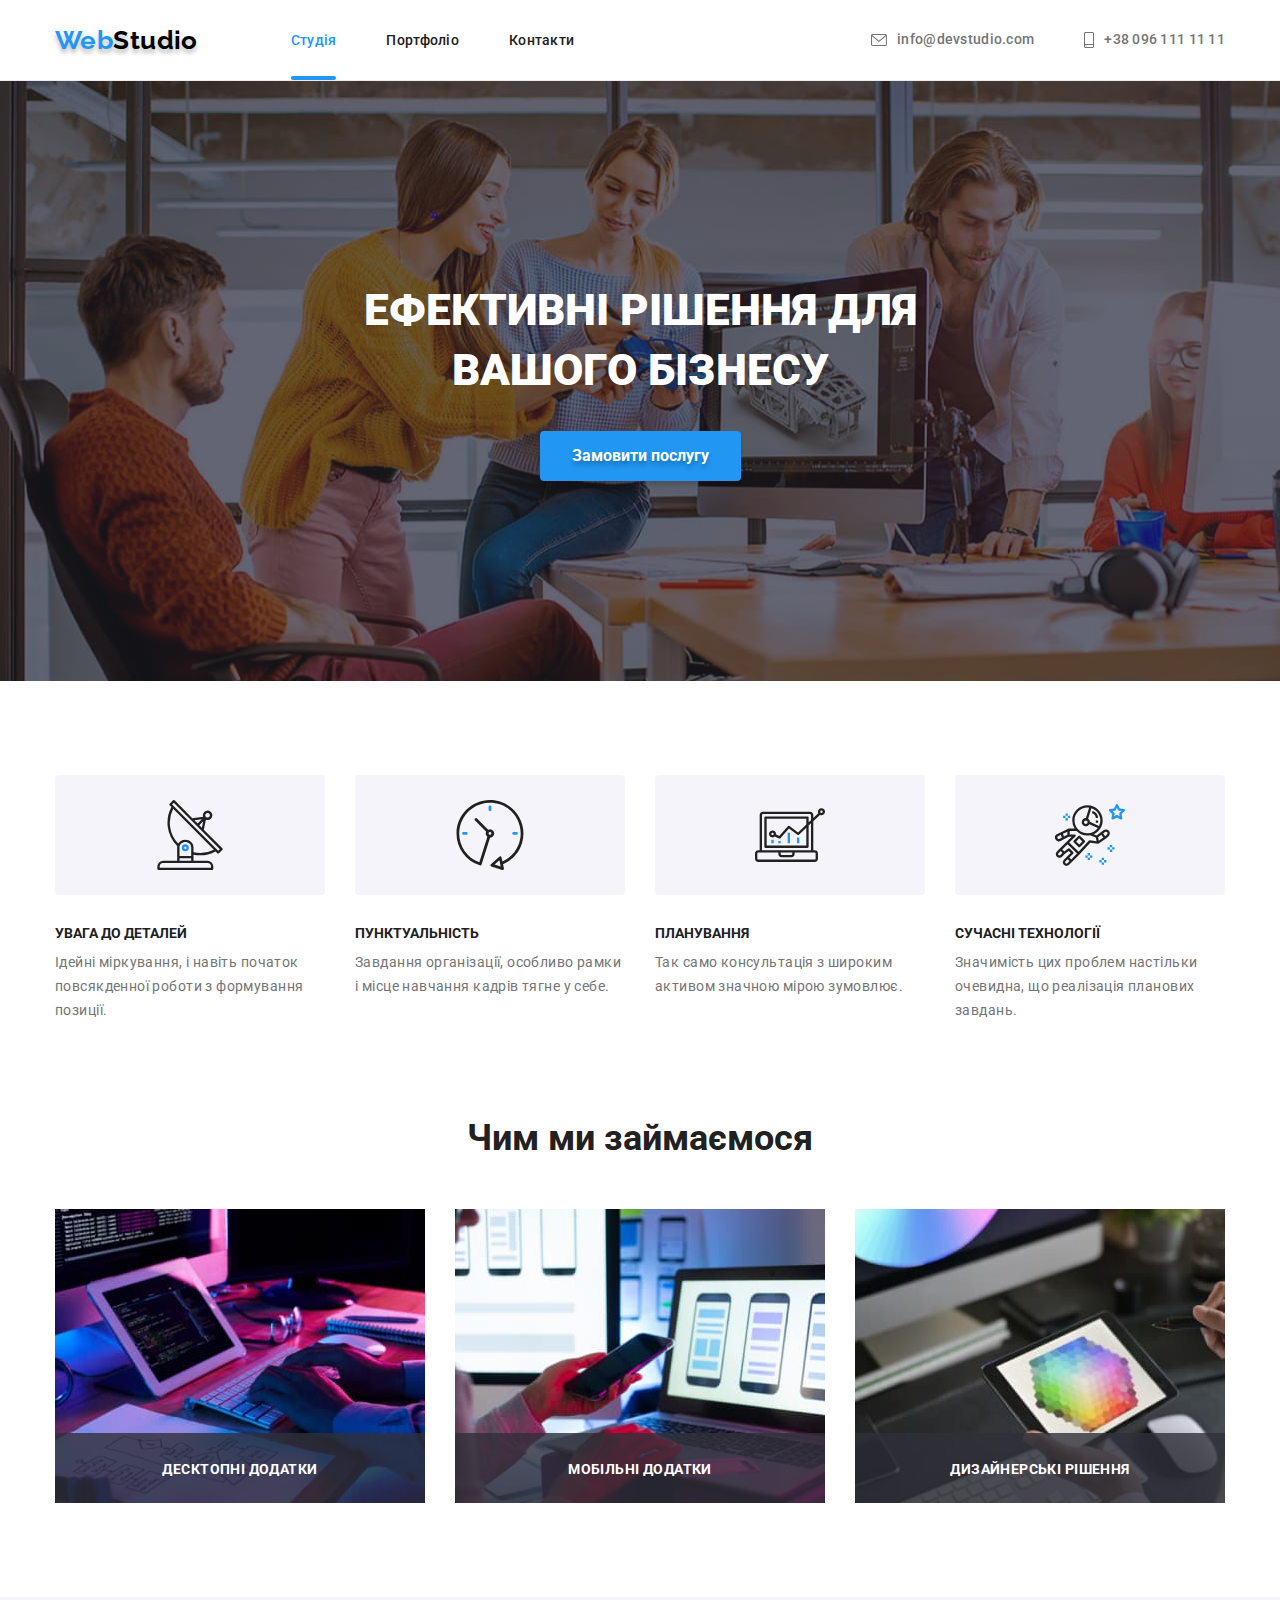
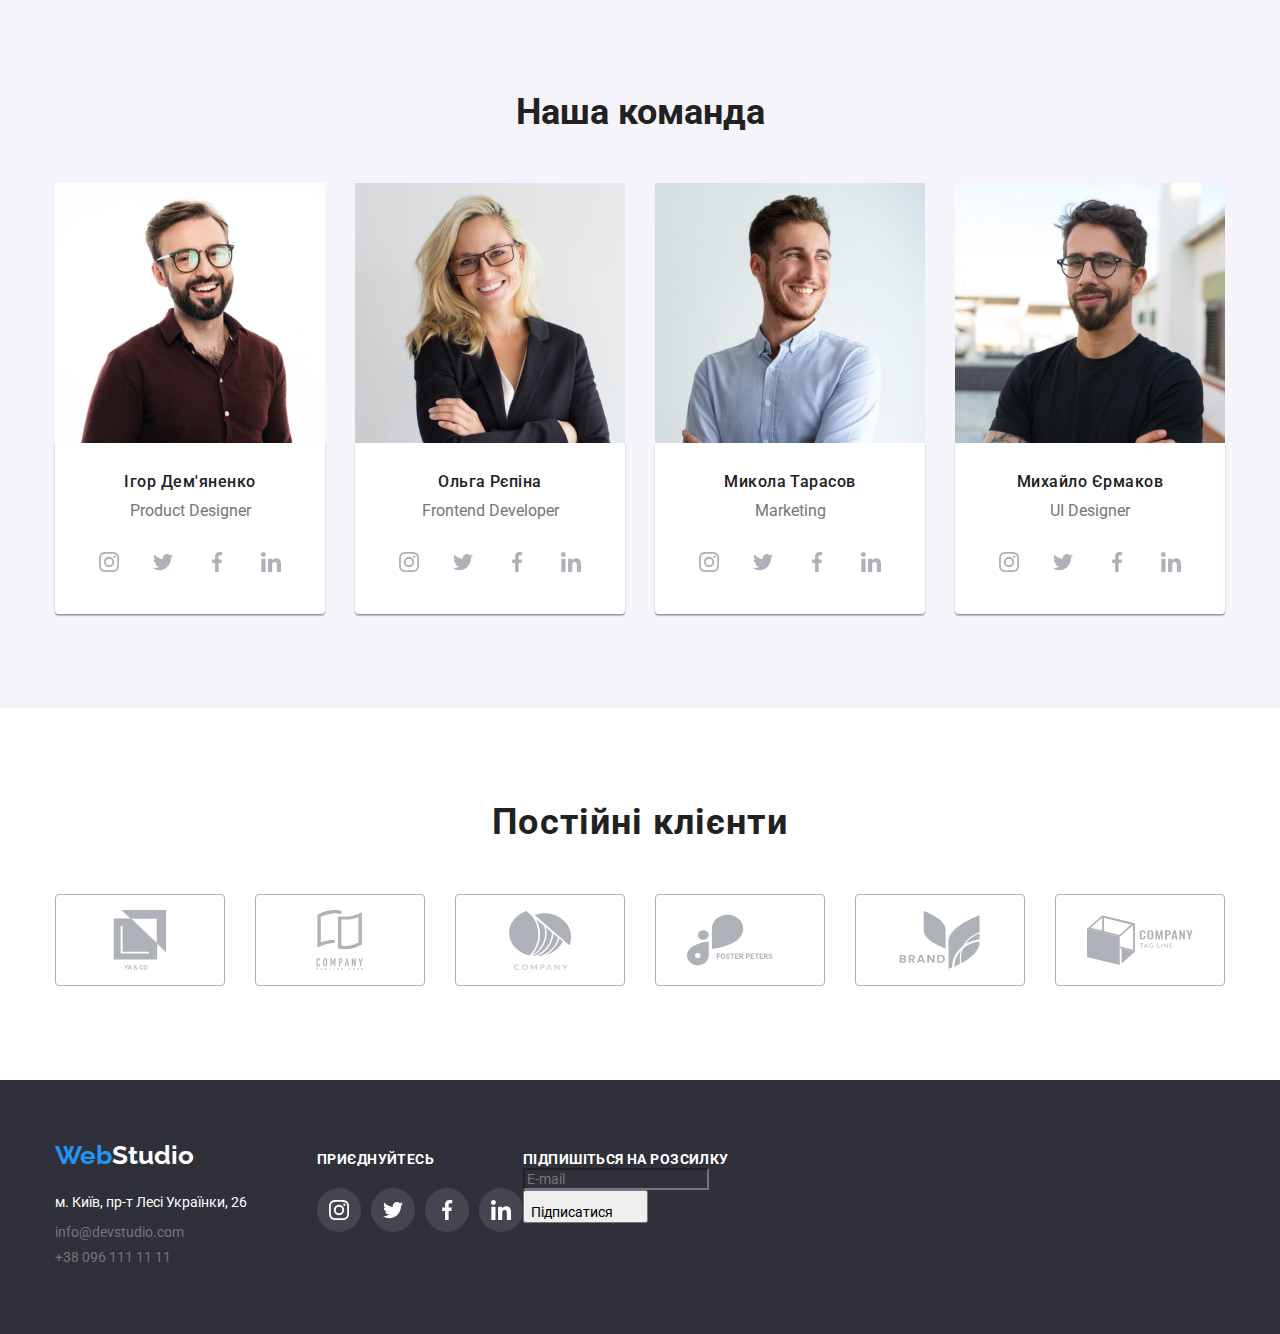
==== commit 8183bd9f: "hw6modal" ====
--- a/index.html
+++ b/index.html
@@ -70,48 +70,53 @@
   <form class="form"> 
    <h3 class="form-title"> Залиште свої дані, ми вам передзвонимо </h3>
 
-  
+  <div class="form-list">
     <label class="form-label" > <span class="form-text">Ім'я</span>
     <input class="form-input" type="text" name="user" >
   <svg class="icon-svg" width="12" height="12">
       <use href="./images/sprite-modal.svg#icon-man"> </use> </svg> 
      </label>
+  </div>
   
-    
+    <div class="form-list">
       <label class="form-label" > <span class="form-text">Телефон</span> 
       <input class="form-input" type="tel" name="telephone">
       <svg class="icon-svg" width="13" height="13">
       <use href="./images/sprite-modal.svg#icon-tel"> </use> </svg>
     </label>   
-    
+  </div>
       
-
+  <div class="form-list">
   <label class="form-label" > <span class="form-text">Пошта</span> 
   <input class="form-input" type="email" name="email" >
   <svg class="icon-svg" width="15" height="12">
   <use href="./images/sprite-modal.svg#icon-mail"> </use> </svg> </label>
+</div> 
       
-      
-
-     
+
+<div class="form-list"> 
       <label class="form-label" > <span class="form-text">Коментар</span>
         </label> 
 <textarea class="comment" name="comment"  cols="30" rows="10" placeholder="Введіть текст" ></textarea>
-
-
-<label>
-  <input type="checkbox" name="hobby" value="music" checked />
-  Погоджуюся з розсилкою та приймаю <span> <a href="">Умови договору </a> </span>
+</div>
+
+<div class="checkbox">
+  <label class="form-label">
+    <input class="check-input" type="checkbox" name="agreement"/>
+   <span class="icon-check"> </span>
+  
+    <span class="text-agree">  Погоджуюся з розсилкою та приймаю  <a class="agreement" href="">Умови договору</a> </span>
+    
 </label>
-      
-<button type="submit"> Відправити </button>
+</div>
+<button class="btn-check" type="submit"> Відправити </button>
     
-      
+<button class="btn-close" type="button" data-modal-close> <svg class="vector" width="11" height="11">
+  <use href="./images/modal.svg#icon-Vector-1"> </use>
+</svg>
+</button>   
   </form>
-  <button class="btn-close" type="button" data-modal-close> <svg class="vector" width="11" height="11">
-    <use href="./images/modal.svg#icon-Vector-1"> </use>
-  </svg>
-</button>
+ 
 
 </div>
       </div>
@@ -535,12 +540,11 @@
           </ul>
         </div>
         
-        <div>
-     
-      <label for="send">Підпишіться на розсилку
+        <div class="send">
+      <label class="send-label"> <span class="text-send">Підпишіться на розсилку</span>
       </label>
-      <input type="send" name="send" id="send" placeholder="E-mail">
-      <button>
+      <input class="send-input" type="email" name="email" placeholder="E-mail">
+      <button class="btn-send">
         Підписатися 
         <svg width="24" height="24">
           <use href="./images/sprite-modal.svg#icon-send"> </use>
--- a/ccs/styles.css
+++ b/ccs/styles.css
@@ -229,7 +229,6 @@
 top:50%;
 left:50%;
 transform: translate(-50%, -50%) scale(1);
-transition: transform 250ms cubic-bezier (0.4, 0, 0.2, 1);
 background-color: var(--primary-background-color);
 width: 528px;
 height: 581px;
@@ -239,6 +238,7 @@
 
 }
 .form {padding: 40px;
+
 }
 .form-title {
 font-weight: 700;
@@ -252,44 +252,48 @@
 }
 .form-list {position: relative;}
 
+.form-list{display: flex;
+flex-direction: column;}
 
 .form-label {
+  display: block;
   position: relative;
-  display:inline-block;
   font-weight: 400;
   font-size: 12px;
   line-height: 1.17;
 letter-spacing: 0.01em;
   color: var(--second-color-text);
-
-
+ 
 }
 .form-input {position: relative;
-  display: inline-block;
-margin-bottom: 10px;
+ margin-bottom: 10px;
   border: 1px solid rgba(33, 33, 33, 0.2);
   border-radius: 4px;
-  width: 448px;
-  height: 40px;
+height: 40px;
+width: 100%;
 padding-top:11px;
 padding-bottom: 11px;
 padding-left: 42px;
+cursor: pointer;
+
+
 
 }
 .form-text {display: block;
   margin-bottom: 4px;}
+
 .icon-svg {
  position: absolute; 
  display: inline-block;
- top:50%;
+ top:45%;
  left:15px;
- 
- 
- transform: translateY(-50%);}
+ }
 
 .form-input:focus ~.icon-svg {fill:var(--also-text-color)}
 .form-input:focus {outline: none;
-border:1px solid var(--also-text-color);}
+border:1px solid var(--also-text-color)
+;
+}
 
 
 .comment {
@@ -298,8 +302,69 @@
   border-radius: 4px;
   width: 448px;
   height: 120px;
-  resize:none}
+  resize:none;
+margin-bottom: 20px;
+padding: 10px;}
 .comment:focus {outline: none; }
+
+
+.agreement {color: var(--also-text-color);
+  margin-left:4px;
+  
+}
+.checkbox {
+  display: flex;
+  align-items: center;
+  justify-content: center;
+margin-bottom: 30px;
+
+}
+.check-input {-webkit-appearance:none;
+  -moz-appearance:none;
+       appearance:none;
+position: absolute;}
+
+  
+.icon-check  {position: absolute;
+ top:10%;
+ margin-left: -16px;
+ width: 16px;
+ height: 15px;
+background-image: url(../images/icon-check.svg);
+background-repeat: no-repeat;
+cursor: pointer;
+}
+.check-input:checked + .icon-check{
+background-image: url(../images/icon-check-check.svg);
+width: 16px;
+height: 15px;
+background-origin: border-box;
+background-repeat: no-repeat;
+}
+ .text-agree {
+  display: flex;
+  font-weight: 400;
+  font-size: 14px;
+  line-height: 1.71;
+  letter-spacing: 0.03em;
+ padding-left: 8px;
+ 
+ }
+ 
+.btn-check {display: block;
+  margin-left: auto;
+  margin-right: auto;
+  width: 200px;
+  height: 50px;
+  border: none;
+  background: var(--also-text-color);
+box-shadow: 0px 4px 4px rgba(0, 0, 0, 0.15);
+border-radius: 4px;
+color: var(--text-color);
+font-weight: 700;
+font-size: 16px;
+line-height: 1.9;
+cursor: pointer;}
 
 .btn-close {display: flex;
   align-items: center;
@@ -313,14 +378,15 @@
 border: 1px solid rgba(0, 0, 0, 0.1);
 border-radius: 50%;
 cursor: pointer;
-
-}
+}
+
 .vector {display: flex;
   align-items: center;
   justify-content: center;}
 
 .btn-close:focus .vector {fill:var(--also-text-color)}
 .btn-close:hover .vector {fill:var(--also-text-color)}
+
 /* section-features */
 
 .features-title {
@@ -804,6 +870,7 @@
   display: flex;
   align-items: baseline;
 }
+
 .social-title {
   font-size: 14px;
   text-transform: uppercase;
@@ -840,4 +907,20 @@
 .social-footer:focus {
   background-color: var(--also-text-color);
   border-radius: 50px;
+}
+
+.send 
+.text-send {font-weight: 700;
+  font-size: 14px;
+  line-height: 1.14;
+  letter-spacing: 0.03em;
+  text-transform: uppercase;
+color: var(--text-color);}
+.send-input {
+  display: block;
+
+  background-color: var(--background-color);
+}
+.btn-send {
+
 }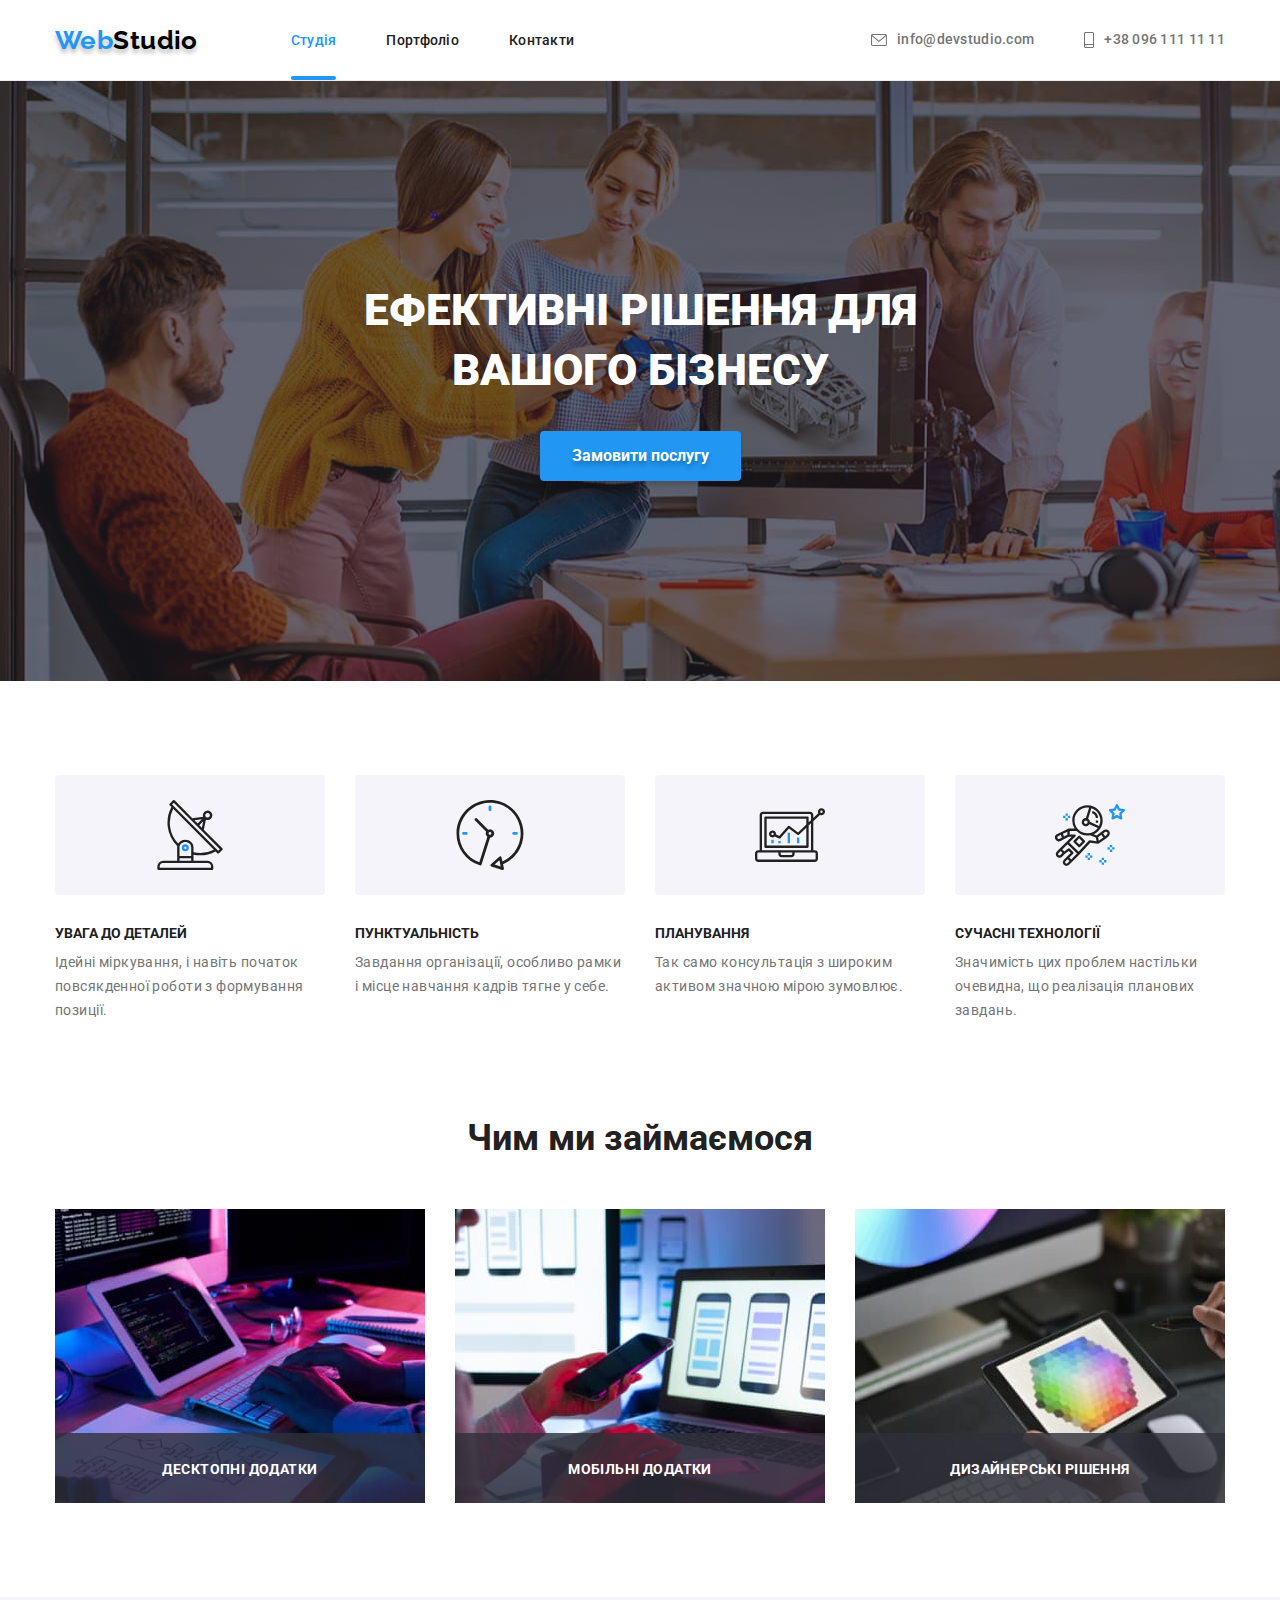
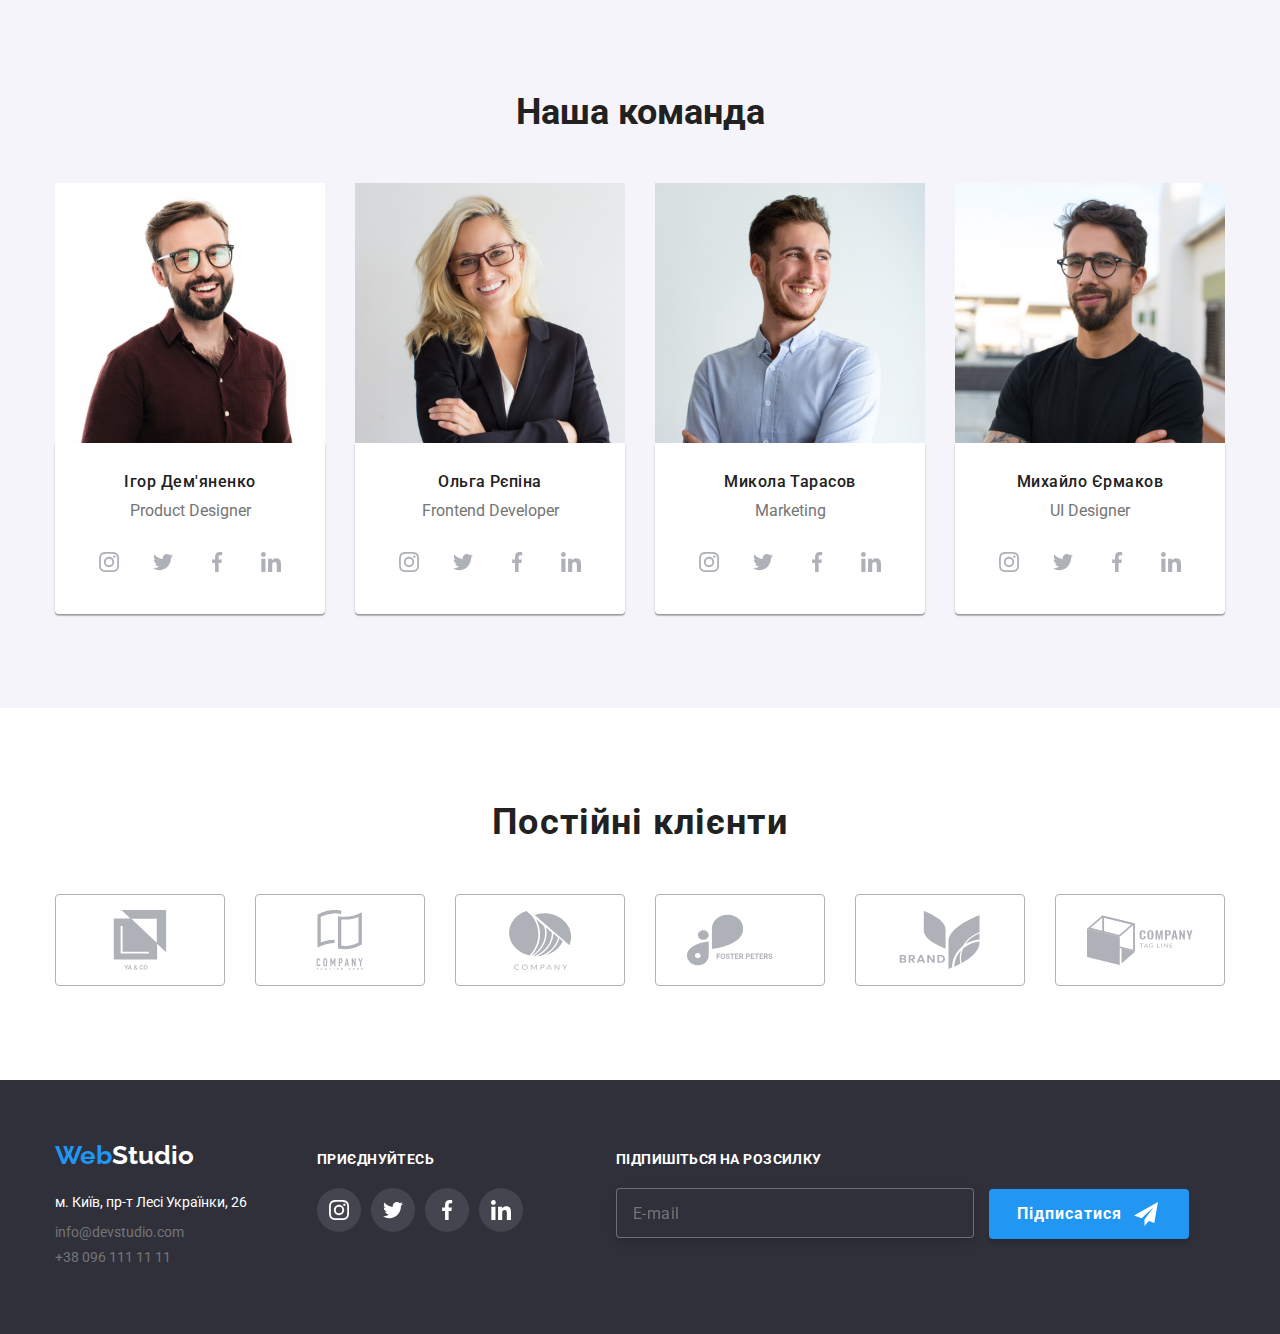
==== commit c3aaaa23: "addHW6" ====
--- a/index.html
+++ b/index.html
@@ -545,9 +545,9 @@
       </label>
       <input class="send-input" type="email" name="email" placeholder="E-mail">
       <button class="btn-send">
-        Підписатися 
+      <span class="text-subscribe">  Підписатися </span>
         <svg width="24" height="24">
-          <use href="./images/sprite-modal.svg#icon-send"> </use>
+          <use href="./images/sprite-modal.svg#icon-icon-send"> </use>
         </svg>
       </button>
           
--- a/ccs/styles.css
+++ b/ccs/styles.css
@@ -203,8 +203,9 @@
   text-shadow: 0 4px 4px rgba(0, 0, 0, 0.25);
   cursor: pointer;
   border: 0;
-}
-
+  transition: background-color 250ms cubic-bezier(0.4, 0, 0.2, 1);
+}
+.btn:hover, .btn:focus {background-color: #188CE8;}
 
 .backdrop {position: fixed;
 top:0;
@@ -256,7 +257,8 @@
 flex-direction: column;}
 
 .form-label {
-  display: block;
+  display: flex;
+  flex-direction: column;
   position: relative;
   font-weight: 400;
   font-size: 12px;
@@ -275,9 +277,7 @@
 padding-bottom: 11px;
 padding-left: 42px;
 cursor: pointer;
-
-
-
+transition: border 250ms cubic-bezier(0.4, 0, 0.2, 1);
 }
 .form-text {display: block;
   margin-bottom: 4px;}
@@ -287,6 +287,7 @@
  display: inline-block;
  top:45%;
  left:15px;
+ transition: fill 250ms cubic-bezier(0.4, 0, 0.2, 1);
  }
 
 .form-input:focus ~.icon-svg {fill:var(--also-text-color)}
@@ -294,8 +295,9 @@
 border:1px solid var(--also-text-color)
 ;
 }
-
-
+.form-input:hover ~.icon-svg {fill:var(--also-text-color)}
+.form-input:hover {outline: none;
+border:1px solid var(--also-text-color)}
 .comment {
   margin-bottom: 10px;
   border: 1px solid rgba(33, 33, 33, 0.2);
@@ -305,7 +307,9 @@
   resize:none;
 margin-bottom: 20px;
 padding: 10px;}
-.comment:focus {outline: none; }
+.comment:focus, .comment:hover  {outline: none; 
+  border:1px solid var(--also-text-color);
+}
 
 
 .agreement {color: var(--also-text-color);
@@ -333,6 +337,7 @@
 background-image: url(../images/icon-check.svg);
 background-repeat: no-repeat;
 cursor: pointer;
+transition: 250ms cubic-bezier(0.4, 0, 0.2, 1);
 }
 .check-input:checked + .icon-check{
 background-image: url(../images/icon-check-check.svg);
@@ -348,6 +353,7 @@
   line-height: 1.71;
   letter-spacing: 0.03em;
  padding-left: 8px;
+ cursor: pointer;
  
  }
  
@@ -366,6 +372,7 @@
 line-height: 1.9;
 cursor: pointer;}
 
+
 .btn-close {display: flex;
   align-items: center;
   justify-content: center;
@@ -378,6 +385,7 @@
 border: 1px solid rgba(0, 0, 0, 0.1);
 border-radius: 50%;
 cursor: pointer;
+transition: fill 250ms cubic-bezier(0.4, 0, 0.2, 1);
 }
 
 .vector {display: flex;
@@ -909,18 +917,57 @@
   border-radius: 50px;
 }
 
-.send 
-.text-send {font-weight: 700;
+
+.text-send {display: block;
+  margin-left: 93px;
+  margin-bottom: 20px;
+  font-weight: 700;
   font-size: 14px;
   line-height: 1.14;
   letter-spacing: 0.03em;
   text-transform: uppercase;
 color: var(--text-color);}
 .send-input {
-  display: block;
-
-  background-color: var(--background-color);
+  display: inline-flex;
+ align-items: center;
+margin-left: 93px;
+margin-right: 12px;
+width: 358px;
+height: 50px;
+background-color: var(--background-color);
+border: 1px solid rgba(255, 255, 255, 0.3);
+filter: drop-shadow(0px 4px 4px rgba(0, 0, 0, 0.15));
+border-radius: 4px;
+outline: none;
+padding: 15px 16px;
+letter-spacing: 0.03em;
+    line-height: 1.25;
+    font-weight: 400;
+font-size: 16px;
+
 }
 .btn-send {
-
+  display: inline-flex;
+  align-items: center;
+text-align: center;
+  width: 200px;
+  height: 50px;
+  padding-top:10px;
+  padding-bottom: 10px;
+  padding-left: 28px;
+  background: var(--also-text-color);
+box-shadow: 0px 4px 4px rgba(0, 0, 0, 0.15);
+border-radius: 4px;
+border:none ;
+cursor: pointer;
+}
+
+.btn-send:hover,.btn-send:focus {transition: background-color 250ms cubic-bezier(0.4, 0, 0.2, 1);}
+.text-subscribe {
+  font-weight: 700;
+font-size: 16px;
+line-height: 1.9px;
+letter-spacing: 0.06em;
+color: var(--text-color);
+margin-right: 12px;
 }